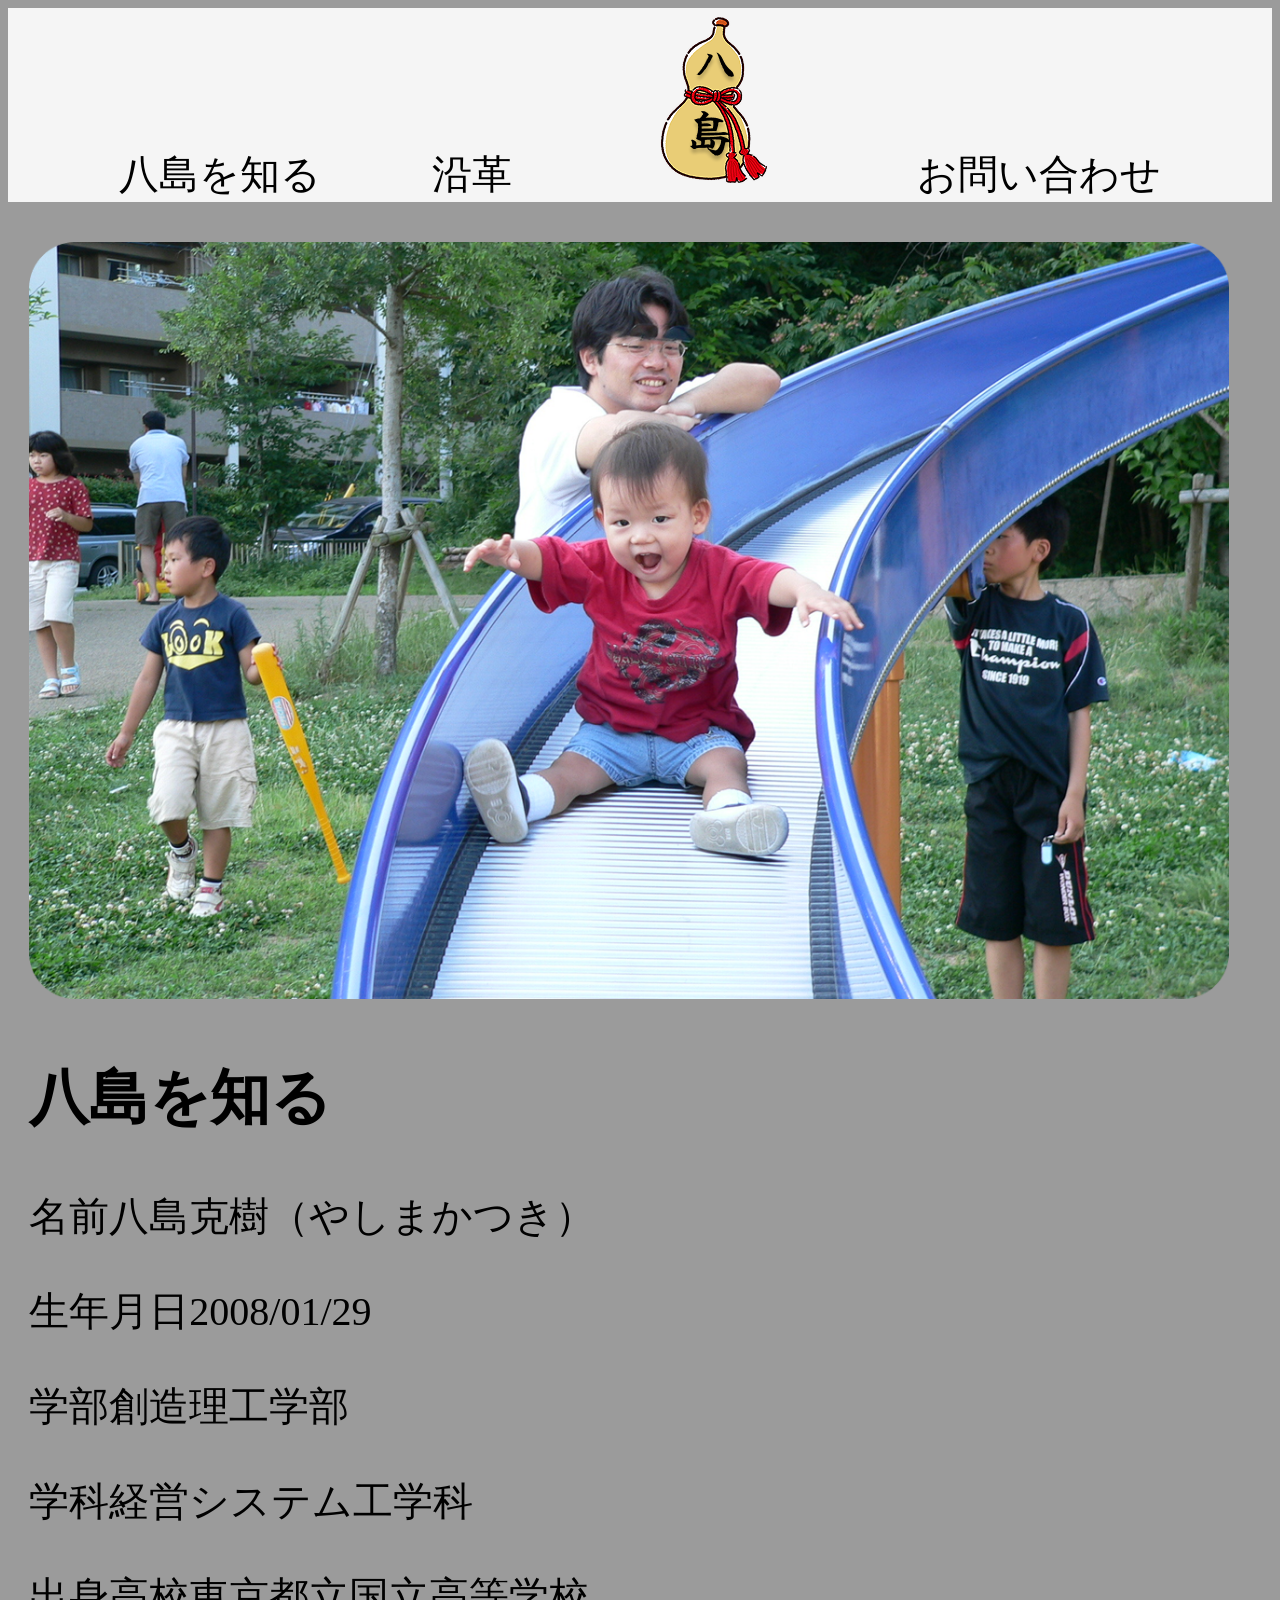
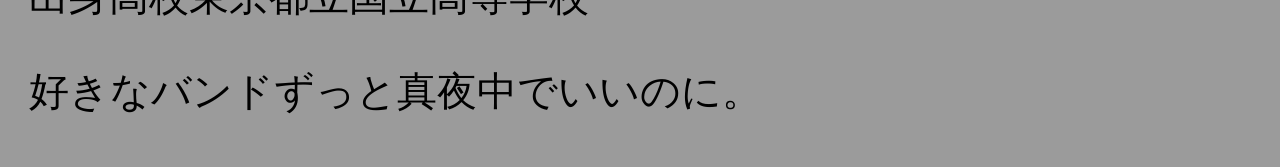
==== html/katsuki.html @ 4f6381c6 "muzui" ====
<!DOCTYPE html>
<html lang="ja">
<head>
    <meta charset="UTF-8">
    <meta name="viewport" content="width=device-width, initial-scale=1.0">
    <title>おためし</title>

    <link rel="stylesheet" href="../css/katsuki.css">
</head>
<body>
    <section class="header">
        <div class="introduction">
            <a>八島を知る</a>
            <a>沿革</a>
            <a>
                <img src="../img/八島アイコン.png" class="icon"></a>
            <a>お問い合わせ</a>
        </div>
    </section>
    <section class="main">
        <div class="siru">
            <p><img src="../img/IMG_8141 1.png" class="youshouki"></p>
            <h1 class="main-heading">八島を知る</h1>
            <p><a>名前</a><a>八島克樹（やしまかつき）</a></p>
            <p><a>生年月日</a><a>2008/01/29</a></p>
            <p><a>学部</a><a>創造理工学部</a></p>
            <p><a>学科</a><a>経営システム工学科</a></p>
            <p><a>出身高校</a><a>東京都立国立高等学校</a></p>
            <p><a>好きなバンド</a><a>ずっと真夜中でいいのに。</a></p>
        </div>
        <div class="enkaku">

        </div>
    </section>
</body>
</html>
---- css/katsuki.css ----
body{
    background-color:#9B9B9B;

}
.header{
    background-color: #F5F5F5;
}
.introduction{
    font-size: 40px;
    font-family: "Zen Old Mincho", serif;
    display:flex;
    justify-content: space-evenly;
    align-items: flex-end;
}
.icon{
    width: 184px;
    height:auto;   
    align-items: flex-end;
}
.main{
    display:flex;
    justify-content: space-evenly;
    align-items: flex-end;
}
.siru{
    font-size: 40px;
    font-family:  "Zen Old Mincho", serif;
}
.youshouki{
    width: 1200px;
    height:auto

}
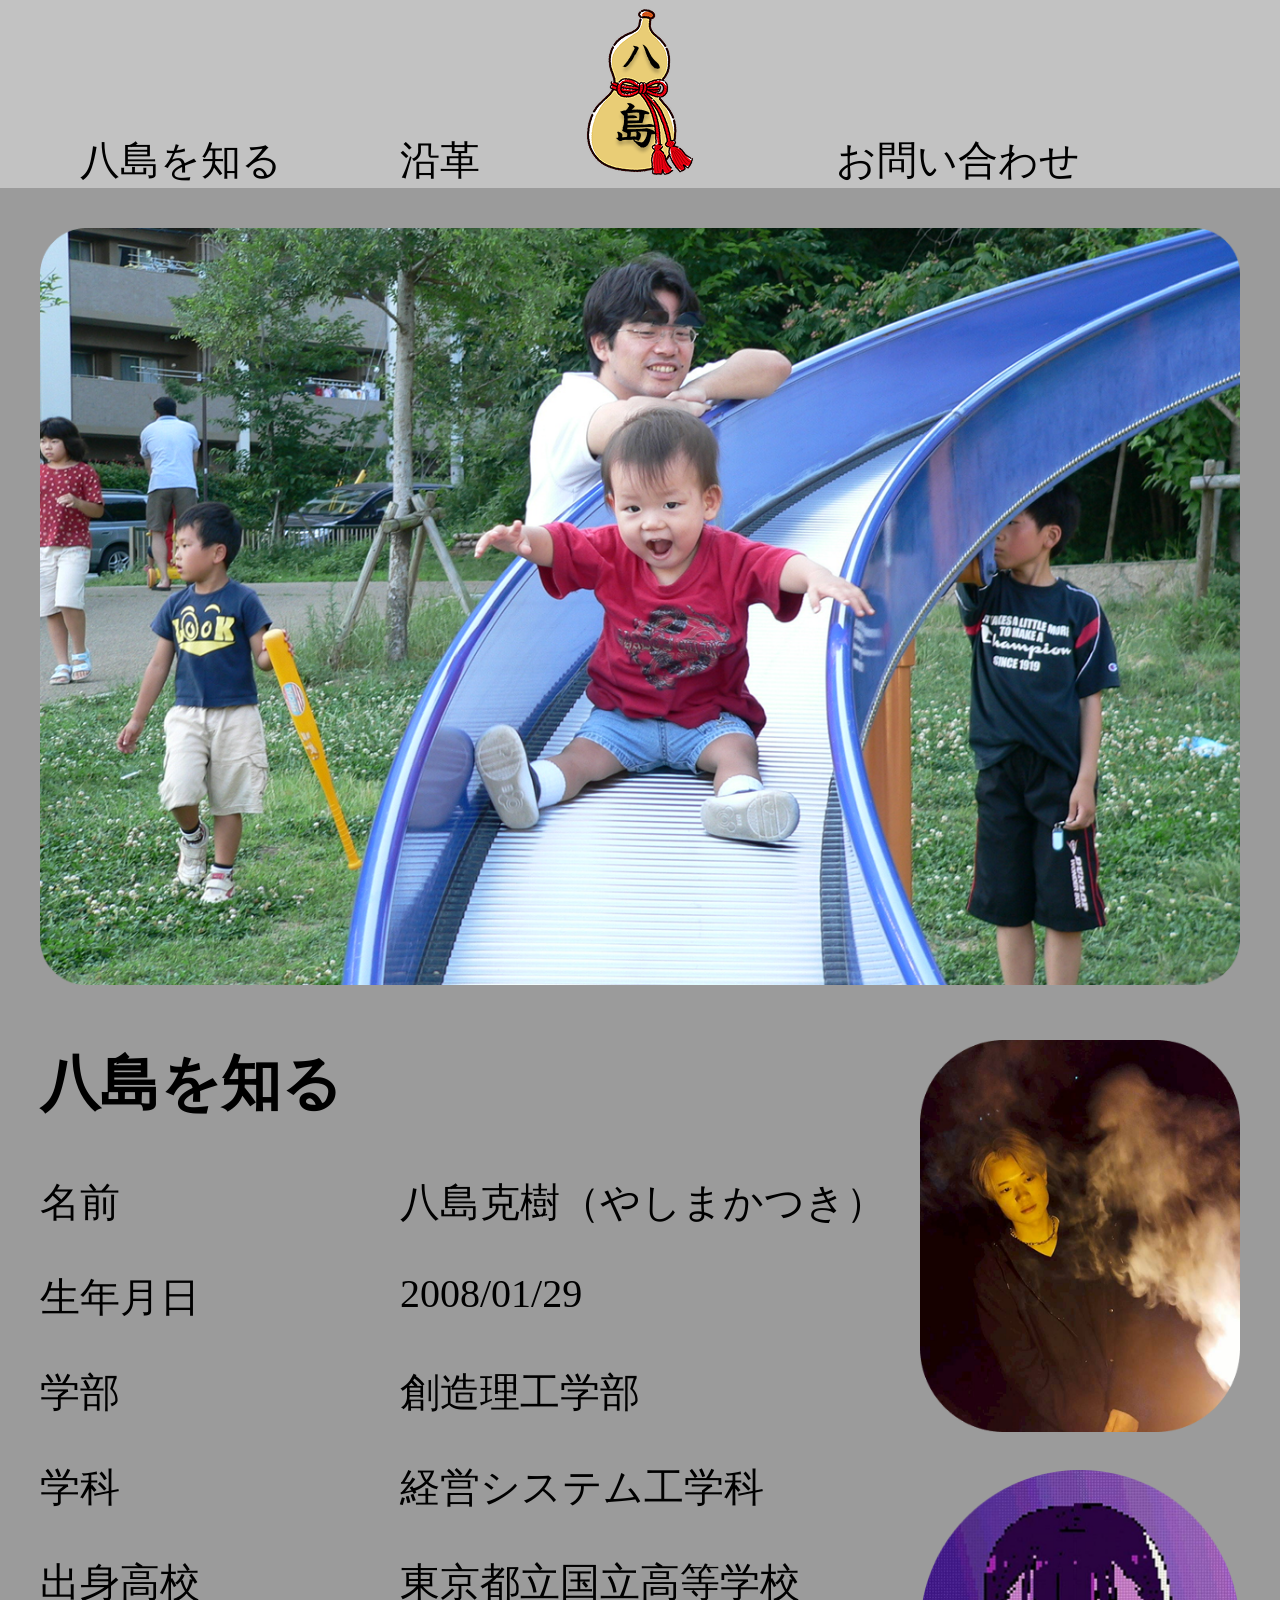
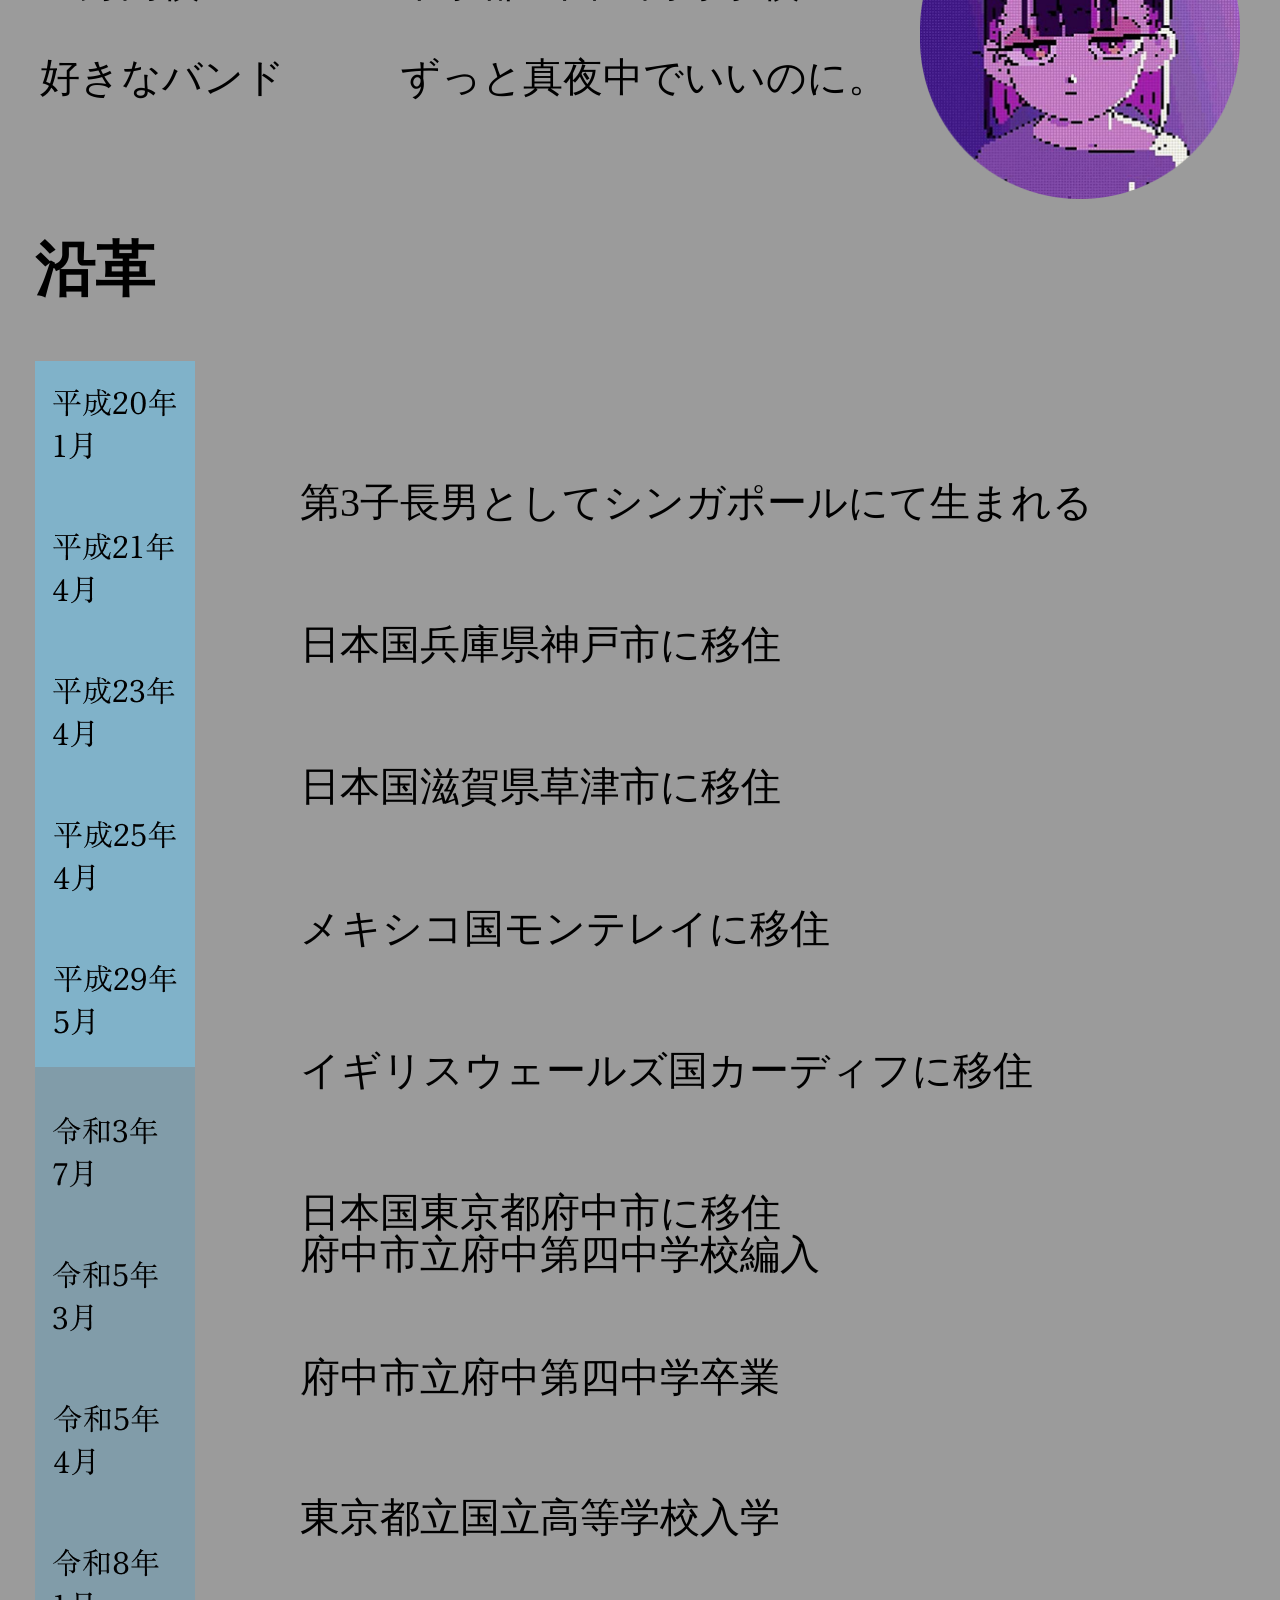
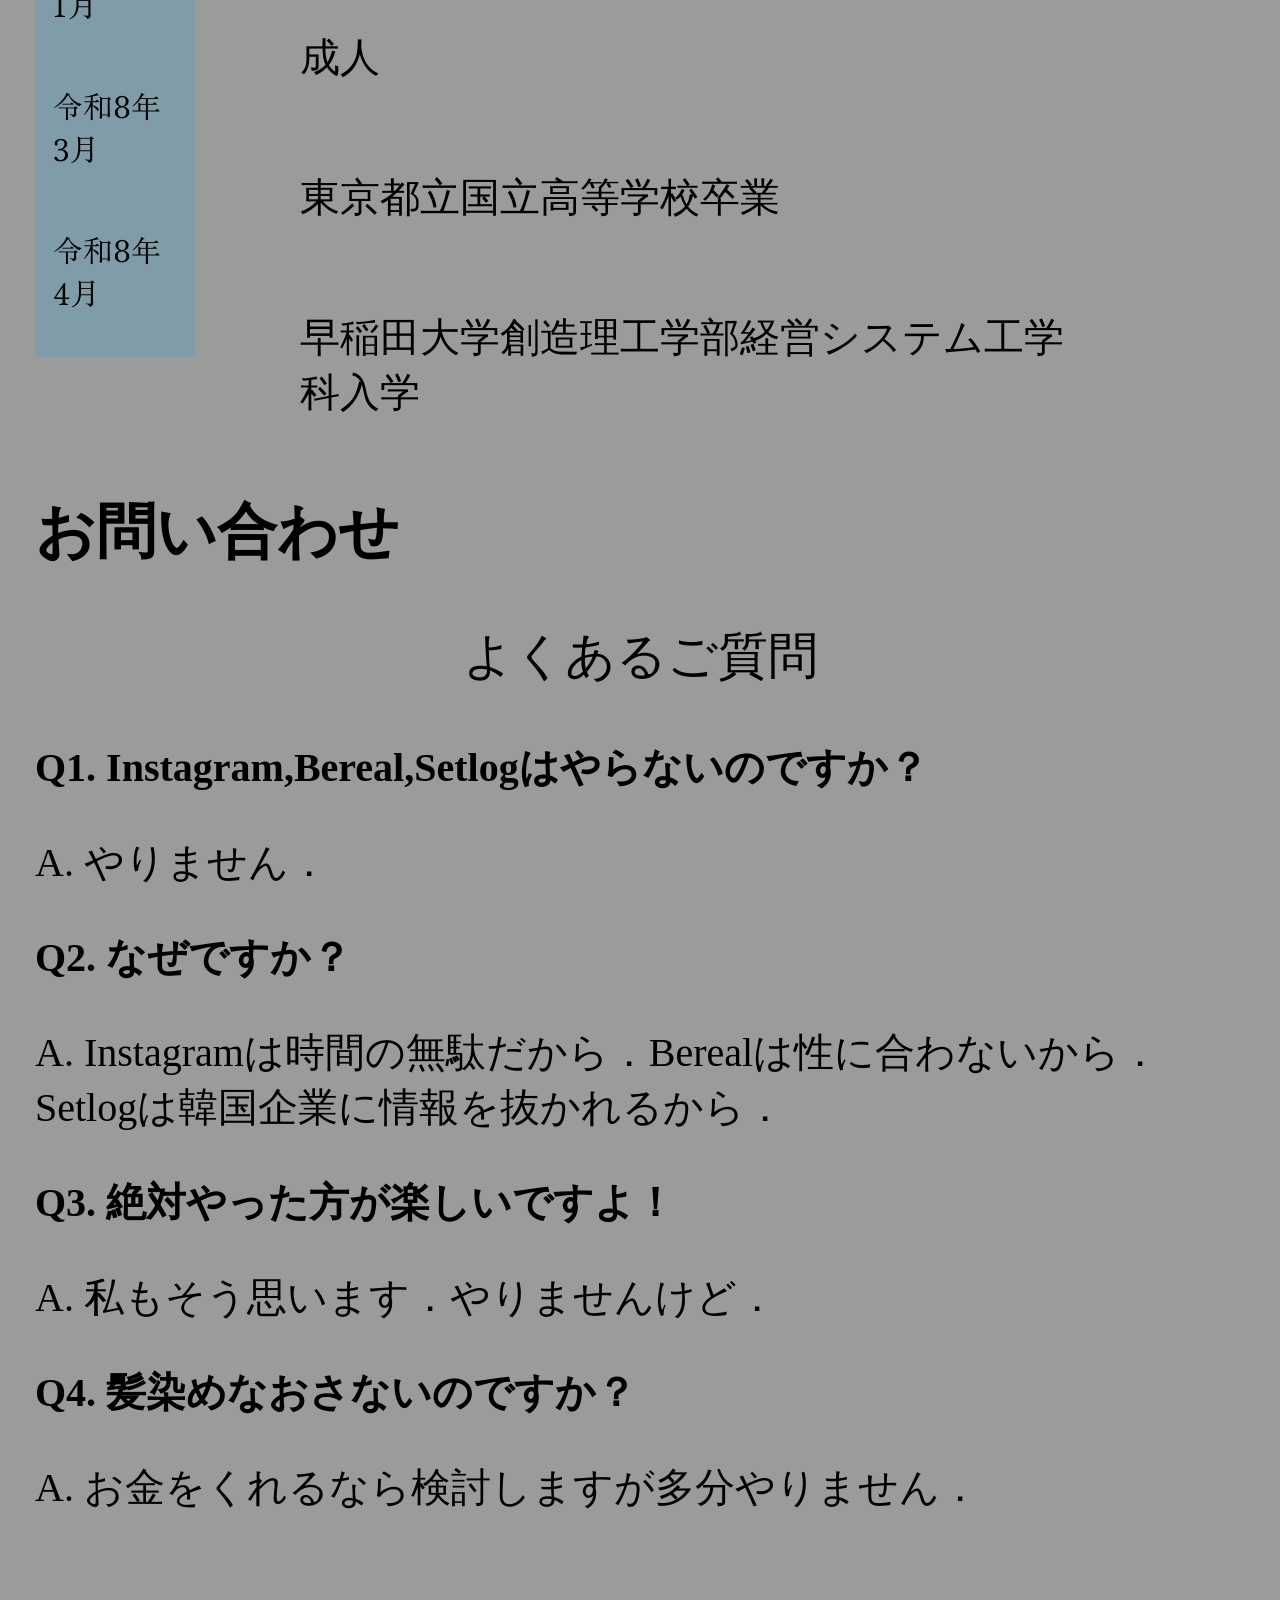
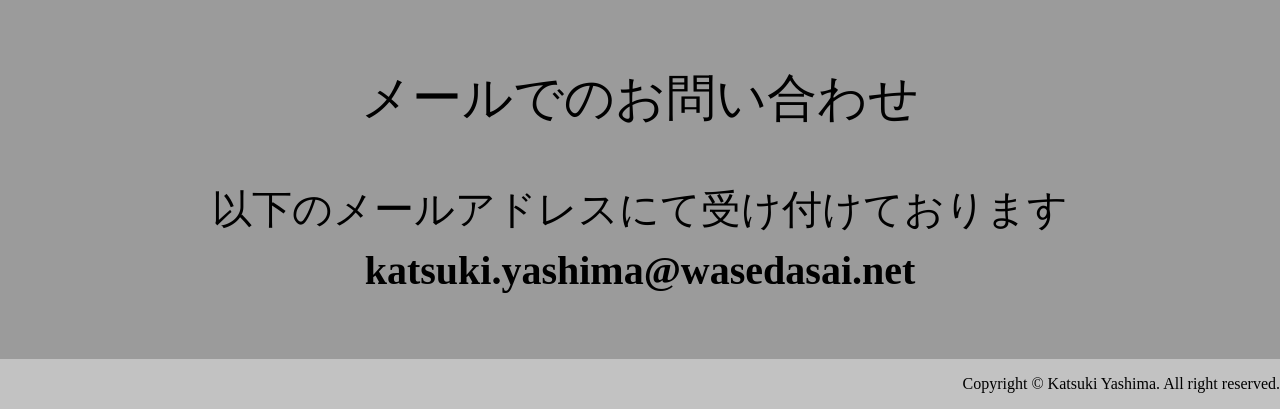
==== commit c9019231: "Hu" ====
--- a/html/katsuki.html
+++ b/html/katsuki.html
@@ -10,27 +10,69 @@
 <body>
     <section class="header">
         <div class="introduction">
-            <a>八島を知る</a>
-            <a>沿革</a>
-            <a>
-                <img src="../img/八島アイコン.png" class="icon"></a>
-            <a>お問い合わせ</a>
+            <a class="yashimawosiru" href="#shiru">八島を知る</a>
+            <a class="enkaku" href="#history">沿革</a>
+            <a><img src="../img/八島アイコン.png" class="icon"></a>
+            <a class="otoiawase" href="#contact">お問い合わせ</a>
         </div>
     </section>
-    <section class="main">
+    <section class="main1">
         <div class="siru">
             <p><img src="../img/IMG_8141 1.png" class="youshouki"></p>
-            <h1 class="main-heading">八島を知る</h1>
-            <p><a>名前</a><a>八島克樹（やしまかつき）</a></p>
-            <p><a>生年月日</a><a>2008/01/29</a></p>
-            <p><a>学部</a><a>創造理工学部</a></p>
-            <p><a>学科</a><a>経営システム工学科</a></p>
-            <p><a>出身高校</a><a>東京都立国立高等学校</a></p>
-            <p><a>好きなバンド</a><a>ずっと真夜中でいいのに。</a></p>
+            <h1 id="shiru">八島を知る</h1>
+            <p><a>名前</a><a class="name">八島克樹（やしまかつき）</a></p>
+            <p><a>生年月日</a><a class="birth">2008/01/29</a></p>
+            <p><a>学部</a><a class="gakubu">創造理工学部</a></p>
+            <p><a>学科</a><a class="gakka">経営システム工学科</a></p>
+            <p><a>出身高校</a><a class="koukou">東京都立国立高等学校</a></p>
+            <p><a>好きなバンド</a><a class="band">ずっと真夜中でいいのに。</a></p>
+            <a><img src="../img/IMG_5988 1.png" class="shasin1"></a>
+            <a><img src="../img/IMG_4348 1.png" class="shasin2"></a>
         </div>
-        <div class="enkaku">
-
+    </section>
+    <section class="main2">
+        <div class="ennkaku">
+            <h1 id="history">沿革</h1>
+            <p><img src="../img/Vector.png" class="hyou"></p>
+            <div class="text">
+            <p class="text1">第3子長男としてシンガポールにて生まれる</p>
+            <p class="text2">日本国兵庫県神戸市に移住</p>
+            <p class="text3">日本国滋賀県草津市に移住</p>
+            <p class="text4">メキシコ国モンテレイに移住</p>
+            <p class="text5">イギリスウェールズ国カーディフに移住</p>
+            <p class="text6">日本国東京都府中市に移住</p>
+            <p class="text7">府中市立府中第四中学校編入</p>
+            <div class="text8">
+            <p>府中市立府中第四中学卒業</p>
+            <p>東京都立国立高等学校入学</p>
+            <p>成人</p>
+            <p>東京都立国立高等学校卒業</p>
+            <p>早稲田大学創造理工学部経営システム工学科入学</p>
+            </div>
+            </div>
         </div>
+    </section>
+    <section class="main3">
+        <div class="otoiawase2">
+            <h1 id="contact">お問い合わせ</h1>
+            <p class="situmon">よくあるご質問</p>
+            <b>Q1. Instagram,Bereal,Setlogはやらないのですか？</b>
+            <p>A. やりません．</p>
+            <b>Q2. なぜですか？</b>
+            <p>A. Instagramは時間の無駄だから．Berealは性に合わないから．Setlogは韓国企業に情報を抜かれるから．</p>
+            <b>Q3. 絶対やった方が楽しいですよ！</b>
+            <p>A. 私もそう思います．やりませんけど．</p>
+            <b>Q4. 髪染めなおさないのですか？</b>
+            <p>A. お金をくれるなら検討しますが多分やりません．</p>
+            <div class="mail">
+            <p class="mail1">メールでのお問い合わせ</p>
+            <p class="mail2">以下のメールアドレスにて受け付けております</p>
+            <b class="mail3">katsuki.yashima@wasedasai.net</b>
+            </div>
+        </div>
+    </section>
+    <section class="footer">
+        <p>Copyright © Katsuki Yashima. All right reserved.</p>
     </section>
 </body>
 </html>
--- a/css/katsuki.css
+++ b/css/katsuki.css
@@ -1,9 +1,19 @@
+html{
+    scroll-behavior: smooth;
+}
 body{
     background-color:#9B9B9B;
+    padding: 0;
+    margin: 0;
 
 }
+
 .header{
-    background-color: #F5F5F5;
+    background-color: #c2c2c2;
+}
+.youshouki{
+    width: 1200px;
+    height:auto
 }
 .introduction{
     font-size: 40px;
@@ -11,23 +21,147 @@
     display:flex;
     justify-content: space-evenly;
     align-items: flex-end;
+    position: relative;
+    height:188px;
+    justify-content: flex-start;
+    .yashimawosiru{
+        position: absolute;
+        left: 80px;
+        color: black;
+        text-decoration: none;
+    }
+    .enkaku{
+        position: absolute;
+        left: 400px;
+        color: black;
+        text-decoration: none;
+    }
+    .otoiawase{
+        position: absolute;
+        right: 200px;    
+        color: black;
+        text-decoration: none;
+
+    }
 }
+
 .icon{
     width: 184px;
     height:auto;   
-    align-items: flex-end;
+    position:absolute;
+    left:50%;
+    transform: translateX(-50%);
+    top: 0;
 }
-.main{
+.main1{
+    font-size: 40px;
     display:flex;
     justify-content: space-evenly;
     align-items: flex-end;
+    font-family:  "Zen Old Mincho", serif;
+    .name{
+        position: absolute;
+        left: 400px;
+    }
+    .birth{
+        position: absolute;
+        left: 400px;
+    }
+    .gakubu{
+        position: absolute;
+        left: 400px;
+    }
+    .gakka{
+        position: absolute;
+        left: 400px;
+    }
+    .koukou{
+        position: absolute;
+        left: 400px;
+    }
+    .band{
+        position: absolute;
+        left: 400px;
+    }
 }
-.siru{
+.shasin1{
+    position: absolute;
+    width: 25%;
+    height: auto;
+    top: 1040px;
+    right: 40px;
+}
+.shasin2{
+    position: absolute;
+    width: 25%;
+    height: auto;
+    top: 1470px;
+    right: 40px;
+}
+.main2{
+    display: flex;
+    align-items: flex-end;
+    margin: 35px;
     font-size: 40px;
-    font-family:  "Zen Old Mincho", serif;
+    font-family: "Zen Old Mincho",serif;
 }
-.youshouki{
-    width: 1200px;
-    height:auto
-
+.text{
+    position: absolute;
+    top: 2035px;
+    left: 300px;
+    display: grid;
+    gap: 7px;
+    .text7{
+        position: relative;
+        top: -100px;
+    }
+    .text8{
+        position: absolute;
+        top: 875px;
+        display: grid;
+        gap: 5px;
+    }
+}
+.main3{
+    display: flex;
+    align-items: flex-end;
+    font-family: "Zen Old Mincho",serif;
+    margin: 35px;
+    font-size: 40px;
+}
+.situmon{
+    display: flex;
+    align-items: center;
+    justify-content: center;
+    font-size: 50px;
+}
+.mail{
+    position: relative;
+    top: 100px;
+}
+.mail1{
+    display: flex;
+    align-items: center;
+    justify-content: center;
+    font-size: 50px;
+}
+.mail2{
+    display: flex;
+    align-items: center;
+    justify-content: center;
+}
+.mail3{
+    display: flex;
+    align-items: center;
+    justify-content: center;
+    position:relative;
+    top: -30px;
+}
+.footer{
+    display: flex;
+    align-items: end;
+    justify-content: end;
+    position: relative;
+    top: 100px;
+    background-color: #c2c2c2;
 }
